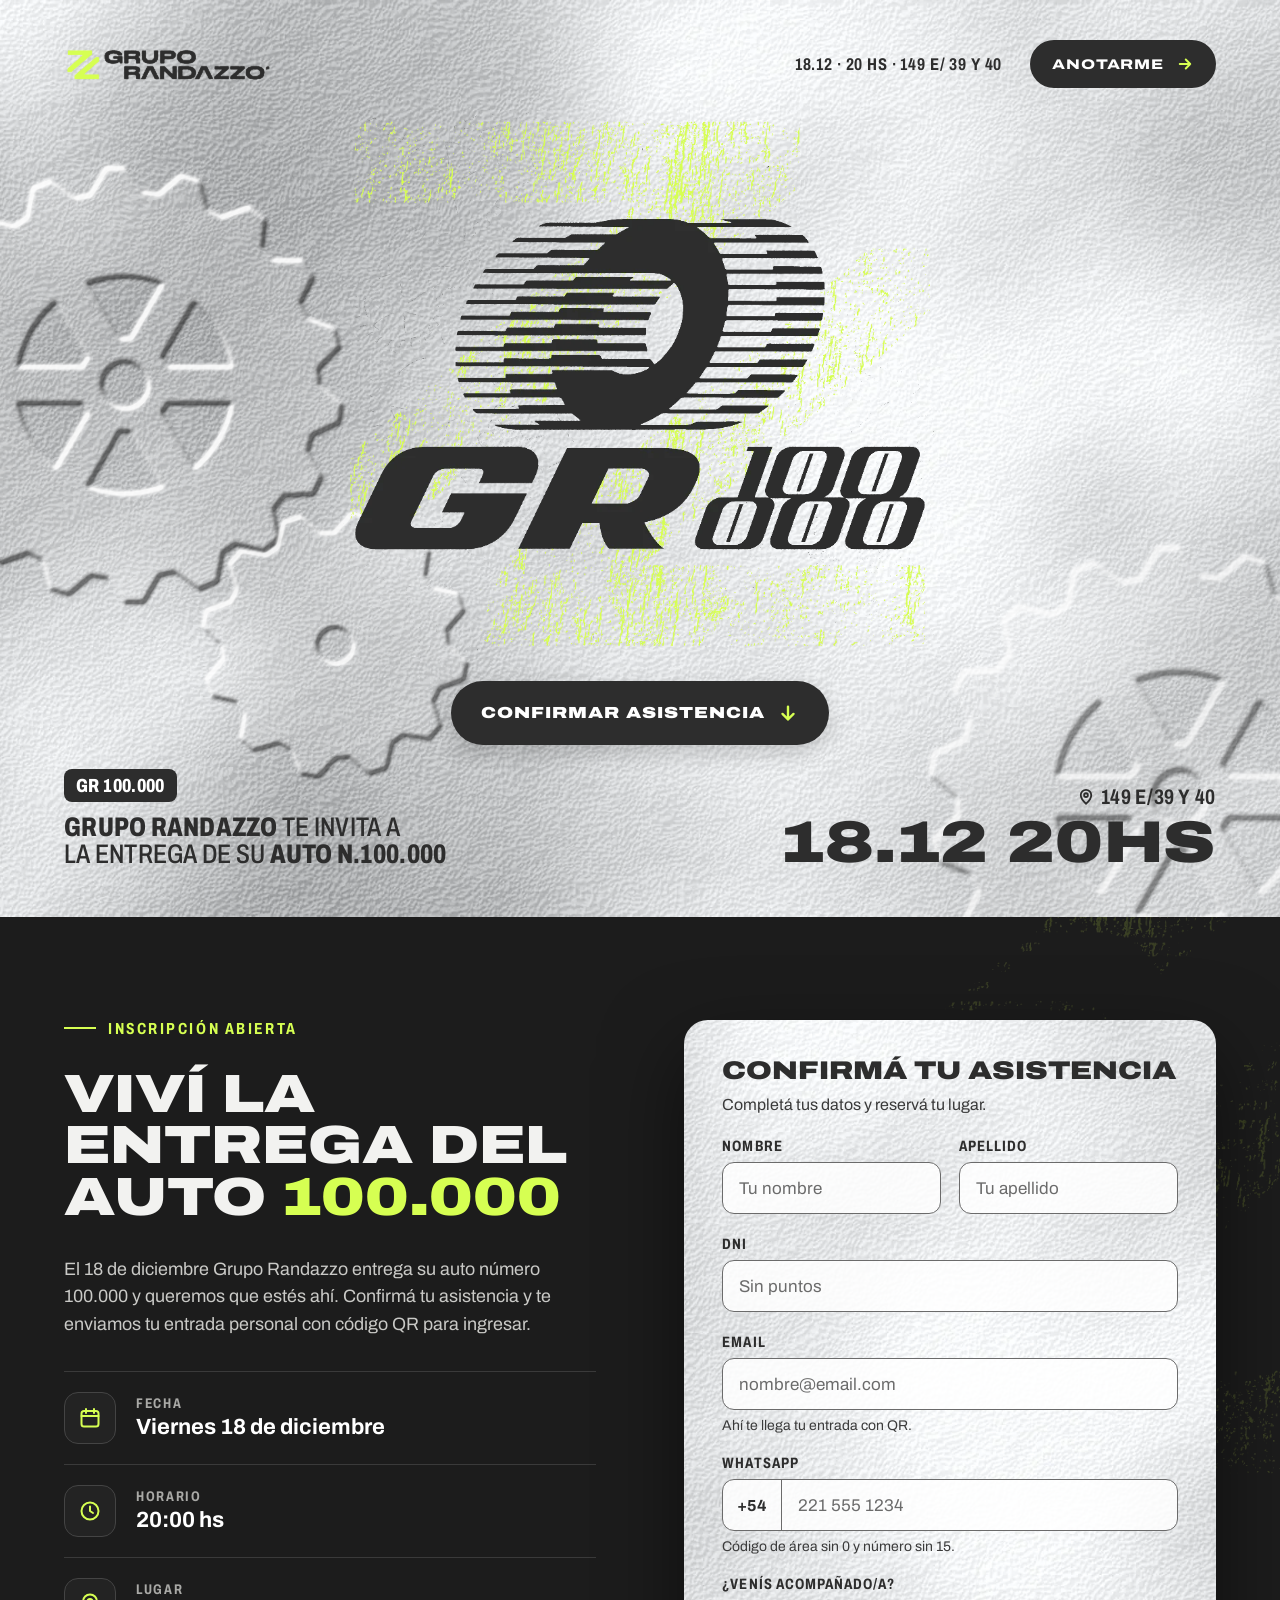
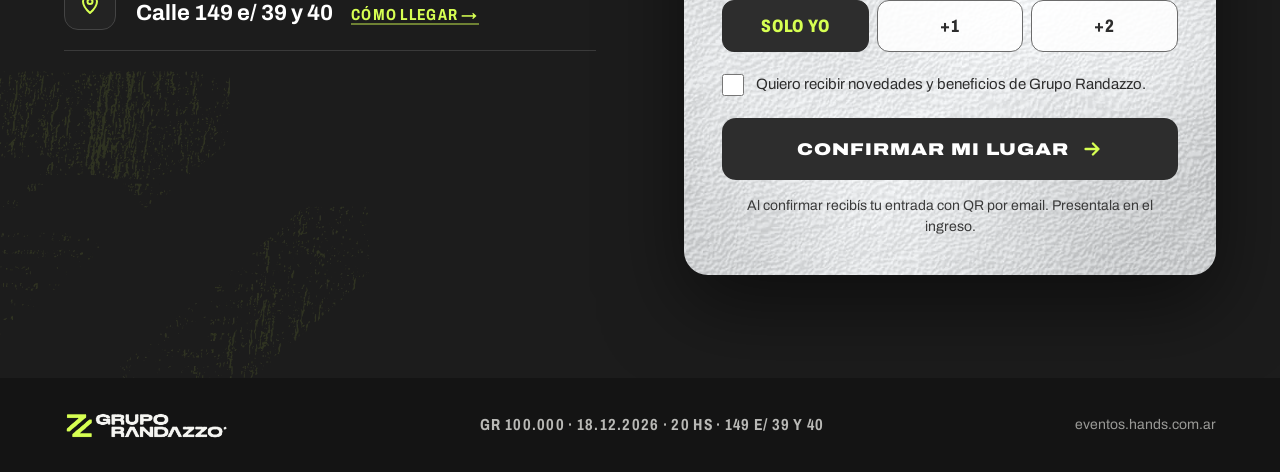
==== index.html @ b0b519c9 "GR 100.000: landing de inscripción + confirmación con entrada QR Sitio estático para la entrega del " ====
<!doctype html>
<html lang="es-AR">
<head>
<meta charset="utf-8">
<meta name="viewport" content="width=device-width, initial-scale=1, viewport-fit=cover">
<title>GR 100.000 · Grupo Randazzo te invita a la entrega de su auto N.º 100.000</title>
<meta name="description" content="Viernes 18 de diciembre, 20 hs · Calle 149 e/ 39 y 40. Confirmá tu asistencia y recibí tu entrada con código QR.">
<meta name="theme-color" content="#1c1c1c">
<meta property="og:type" content="website">
<meta property="og:locale" content="es_AR">
<meta property="og:title" content="GR 100.000 · Grupo Randazzo">
<meta property="og:description" content="Te invitamos a la entrega de nuestro auto N.º 100.000. 18.12 · 20 HS. Confirmá tu asistencia.">
<meta property="og:image" content="https://gr100k-randazzo.vercel.app/assets/img/og-gr100k.jpg">
<meta property="og:image:width" content="1200">
<meta property="og:image:height" content="630">
<meta name="twitter:card" content="summary_large_image">
<link rel="icon" type="image/png" href="/assets/img/favicon.png">
<link rel="apple-touch-icon" href="/assets/img/apple-touch-icon.png">
<link rel="preconnect" href="https://fonts.googleapis.com">
<link rel="preconnect" href="https://fonts.gstatic.com" crossorigin>
<link href="https://fonts.googleapis.com/css2?family=Archivo:ital,wdth,wght@0,62..125,100..900;1,62..125,100..900&amp;display=swap" rel="stylesheet">
<link rel="preload" as="image" href="/assets/img/gr100k-kv.webp">
<link rel="stylesheet" href="/assets/styles.css">
</head>
<body>

<header class="hero foil" aria-label="GR 100.000">
  <img class="decor hero__gear--1" src="/assets/img/gear-a.webp" alt="" aria-hidden="true">
  <img class="decor hero__gear--2" src="/assets/img/gear-b.webp" alt="" aria-hidden="true">
  <img class="decor hero__gear--3" src="/assets/img/gear-a.webp" alt="" aria-hidden="true">

  <div class="hero__top">
    <img class="hero__logo" src="/assets/img/randazzo-logo-dark.png" alt="Grupo Randazzo" width="630" height="114">
    <nav class="hero__nav" aria-label="Principal">
      <p class="hero__meta">18.12 · 20 HS · 149 e/ 39 y 40</p>
      <a class="btn btn--sm" href="#inscripcion">Anotarme
        <svg width="18" height="18" viewBox="0 0 24 24" fill="none" stroke="#d6ff52" stroke-width="2.6" stroke-linecap="round" stroke-linejoin="round" aria-hidden="true"><path d="M5 12h14M13 6l6 6-6 6"/></svg>
      </a>
    </nav>
  </div>

  <div class="hero__kv">
    <img src="/assets/img/gr100k-kv.webp" alt="GR 100.000" width="888" height="800" fetchpriority="high">
    <a class="btn btn--lg hero__cta--desktop" href="#inscripcion">Confirmar asistencia
      <svg width="22" height="22" viewBox="0 0 24 24" fill="none" stroke="#d6ff52" stroke-width="2.6" stroke-linecap="round" stroke-linejoin="round" aria-hidden="true"><path d="M12 5v14M6 13l6 6 6-6"/></svg>
    </a>
  </div>

  <div class="hero__row">
    <div class="hero__invite">
      <span class="chip">GR 100.000</span>
      <h1 class="hero__title"><strong>Grupo Randazzo</strong> te invita a<br>la entrega de su <strong>auto N.100.000</strong></h1>
    </div>
    <div class="hero__cta hero__cta--mobile">
      <a class="btn btn--lg" href="#inscripcion">Confirmar asistencia
        <svg width="22" height="22" viewBox="0 0 24 24" fill="none" stroke="#d6ff52" stroke-width="2.6" stroke-linecap="round" stroke-linejoin="round" aria-hidden="true"><path d="M12 5v14M6 13l6 6 6-6"/></svg>
      </a>
    </div>
    <div class="hero__when">
      <p class="hero__place">
        <svg width="18" height="18" viewBox="0 0 24 24" fill="none" stroke="#2d2d2d" stroke-width="2.4" stroke-linecap="round" stroke-linejoin="round" aria-hidden="true"><path d="M12 21s-7-6.2-7-11.5a7 7 0 0 1 14 0C19 14.8 12 21 12 21z"/><circle cx="12" cy="9.5" r="2.5"/></svg>
        149 e/39 y 40
      </p>
      <p class="hero__date"><time datetime="2026-12-18T20:00-03:00">18.12 20HS</time></p>
    </div>
  </div>
</header>

<main>
  <section id="inscripcion" class="signup" aria-labelledby="insc-titulo">
    <img class="decor signup__grunge--1" src="/assets/img/grunge-lime.webp" alt="" aria-hidden="true" loading="lazy">
    <img class="decor signup__grunge--2" src="/assets/img/grunge-lime.webp" alt="" aria-hidden="true" loading="lazy">

    <div class="signup__grid">
      <div class="signup__info">
        <p class="eyebrow">Inscripción abierta</p>
        <h2 id="insc-titulo" class="signup__title">Viví la entrega del auto <span>100.000</span></h2>
        <p class="signup__lead">El 18 de diciembre Grupo Randazzo entrega su auto número 100.000 y queremos que estés ahí. Confirmá tu asistencia y te enviamos tu entrada personal con código QR para ingresar.</p>

        <dl class="details">
          <div class="details__row">
            <span class="details__icon" aria-hidden="true"><svg width="24" height="24" viewBox="0 0 24 24" fill="none" stroke="#d6ff52" stroke-width="2" stroke-linecap="round" stroke-linejoin="round"><rect x="3.5" y="5" width="17" height="15.5" rx="2.5"/><path d="M3.5 10h17M8 3v4M16 3v4"/></svg></span>
            <div class="details__text"><dt>Fecha</dt><dd>Viernes 18 de diciembre</dd></div>
          </div>
          <div class="details__row">
            <span class="details__icon" aria-hidden="true"><svg width="24" height="24" viewBox="0 0 24 24" fill="none" stroke="#d6ff52" stroke-width="2" stroke-linecap="round" stroke-linejoin="round"><circle cx="12" cy="12" r="8.5"/><path d="M12 7.5V12l3 2"/></svg></span>
            <div class="details__text"><dt>Horario</dt><dd>20:00 hs</dd></div>
          </div>
          <div class="details__row">
            <span class="details__icon" aria-hidden="true"><svg width="24" height="24" viewBox="0 0 24 24" fill="none" stroke="#d6ff52" stroke-width="2" stroke-linecap="round" stroke-linejoin="round"><path d="M12 21s-7-6.2-7-11.5a7 7 0 0 1 14 0C19 14.8 12 21 12 21z"/><circle cx="12" cy="9.5" r="2.5"/></svg></span>
            <div class="details__text"><dt>Lugar</dt><dd>Calle 149 e/ 39 y 40 <a class="lnk" href="https://www.google.com/maps/search/?api=1&amp;query=Calle+149+entre+39+y+40+La+Plata" target="_blank" rel="noopener">Cómo llegar →</a></dd></div>
          </div>
        </dl>
      </div>

      <form id="form-inscripcion" class="form foil-card" aria-labelledby="form-titulo" novalidate>
        <div class="form__head">
          <h3 id="form-titulo" class="form__title">Confirmá tu asistencia</h3>
          <p class="form__sub">Completá tus datos y reservá tu lugar.</p>
        </div>

        <p class="form__alert" id="form-alert" role="alert">Revisá los campos marcados.</p>

        <div class="form__pair">
          <div class="field" data-field="nombre">
            <label class="field__label" for="f-nombre">Nombre</label>
            <input class="field__input" id="f-nombre" name="nombre" type="text" autocomplete="given-name" placeholder="Tu nombre" required aria-describedby="f-nombre-err">
            <p class="field__error" id="f-nombre-err">Ingresá tu nombre.</p>
          </div>
          <div class="field" data-field="apellido">
            <label class="field__label" for="f-apellido">Apellido</label>
            <input class="field__input" id="f-apellido" name="apellido" type="text" autocomplete="family-name" placeholder="Tu apellido" required aria-describedby="f-apellido-err">
            <p class="field__error" id="f-apellido-err">Ingresá tu apellido.</p>
          </div>
        </div>

        <div class="field" data-field="dni">
          <label class="field__label" for="f-dni">DNI</label>
          <input class="field__input" id="f-dni" name="dni" type="text" inputmode="numeric" autocomplete="off" placeholder="Sin puntos" required aria-describedby="f-dni-err">
          <p class="field__error" id="f-dni-err">Ingresá un DNI válido (7 u 8 números).</p>
        </div>

        <div class="field" data-field="email">
          <label class="field__label" for="f-email">Email</label>
          <input class="field__input" id="f-email" name="email" type="email" autocomplete="email" placeholder="nombre@email.com" required aria-describedby="f-email-ayuda f-email-err">
          <p class="field__help" id="f-email-ayuda">Ahí te llega tu entrada con QR.</p>
          <p class="field__error" id="f-email-err">Ingresá un email válido.</p>
        </div>

        <div class="field" data-field="whatsapp">
          <label class="field__label" for="f-wsp">WhatsApp</label>
          <div class="field__group">
            <span class="field__prefix">+54</span>
            <input id="f-wsp" name="whatsapp" type="tel" inputmode="tel" autocomplete="tel-national" placeholder="221 555 1234" required aria-describedby="f-wsp-ayuda f-wsp-err">
          </div>
          <p class="field__help" id="f-wsp-ayuda">Código de área sin 0 y número sin 15.</p>
          <p class="field__error" id="f-wsp-err">Ingresá un número de 10 dígitos (ej: 221 555 1234).</p>
        </div>

        <fieldset class="field">
          <legend>¿Venís acompañado/a?</legend>
          <div class="seg" role="group" aria-label="Cantidad de acompañantes">
            <button type="button" class="seg__btn" data-value="0" aria-pressed="true">Solo yo</button>
            <button type="button" class="seg__btn" data-value="1" aria-pressed="false">+1</button>
            <button type="button" class="seg__btn" data-value="2" aria-pressed="false">+2</button>
          </div>
          <input type="hidden" name="acompanantes" value="0">
        </fieldset>

        <label class="check">
          <input type="checkbox" name="novedades" value="si">
          <span>Quiero recibir novedades y beneficios de Grupo Randazzo.</span>
        </label>

        <button type="submit" class="btn btn--block">Confirmar mi lugar
          <svg width="22" height="22" viewBox="0 0 24 24" fill="none" stroke="#d6ff52" stroke-width="2.6" stroke-linecap="round" stroke-linejoin="round" aria-hidden="true"><path d="M5 12h14M13 6l6 6-6 6"/></svg>
        </button>
        <p class="form__note">Al confirmar recibís tu entrada con QR por email. Presentala en el ingreso.</p>
      </form>
    </div>
  </section>
</main>

<footer class="footer">
  <img src="/assets/img/randazzo-logo-light.png" alt="Grupo Randazzo" width="630" height="114" loading="lazy">
  <p class="footer__meta">GR 100.000 · 18.12.2026 · 20 HS · 149 e/ 39 y 40</p>
  <p class="footer__small">eventos.hands.com.ar</p>
</footer>

<script src="/assets/app.js" defer></script>
</body>
</html>
---- assets/styles.css ----
/* GR 100.000 · Grupo Randazzo — landing de inscripción */
:root {
  --ink: #2d2d2d;
  --ink-hover: #1a1a1a;
  --night: #1c1c1c;
  --night-2: #232323;
  --night-3: #141414;
  --line: #3a3a3a;
  --lime: #d6ff52;
  --lime-soft: #ecffa8;
  --paper: #f2f2f0;
  --muted-dark: #c9c9c6;
  --muted-label: #a9a9a6;
  --muted-light: #3a3a3a;
  --field-border: #6b6b6b;
  --field-bg: rgba(255, 255, 255, .86);
  --error: #b3261e;
  --gutter: clamp(20px, 5vw, 72px);
  --font: 'Archivo', 'Arial Narrow', Arial, sans-serif;
}

*, *::before, *::after { box-sizing: border-box; }
html { scroll-behavior: smooth; }
body { margin: 0; background: var(--night); color: var(--ink); font-family: var(--font); -webkit-font-smoothing: antialiased; }
img { display: block; max-width: 100%; height: auto; }
a { color: var(--lime); }
a:hover { color: var(--lime-soft); }

.sr-only { position: absolute; width: 1px; height: 1px; padding: 0; margin: -1px; overflow: hidden; clip: rect(0, 0, 0, 0); white-space: nowrap; border: 0; }

/* Type helpers */
.cond { font-stretch: 75%; }
.wide { font-stretch: 125%; }

/* Foil surfaces */
.foil { background: #dedede url(img/foil-bg.jpg) center / cover no-repeat; }
.foil-card { background: #ececec url(img/foil-bg.jpg) 72% 38% / 1500px auto no-repeat; }
@supports (background-image: url(img/foil-bg.webp)) {
  .foil { background-image: url(img/foil-bg.webp); }
  .foil-card { background-image: url(img/foil-bg.webp); }
}

.decor { position: absolute; pointer-events: none; user-select: none; }

/* Buttons */
.btn {
  display: inline-flex; align-items: center; justify-content: center; gap: 12px;
  border: 0; border-radius: 999px; background: var(--ink); color: #fff; text-decoration: none;
  font-family: inherit; font-stretch: 125%; font-weight: 900; letter-spacing: .06em; text-transform: uppercase;
  cursor: pointer; transition: transform .15s ease, box-shadow .15s ease, background-color .15s ease;
}
.btn:hover { transform: translateY(-2px); box-shadow: 0 12px 28px rgba(0, 0, 0, .28); background: var(--ink-hover); color: #fff; }
.btn:focus-visible { outline: 3px solid var(--lime); outline-offset: 3px; }
.btn svg { flex: 0 0 auto; }
.btn--sm { min-height: 48px; padding: 0 22px; font-size: 14px; font-weight: 800; }
.btn--lg { min-height: 64px; padding: 0 30px; font-size: 16px; box-shadow: 0 8px 22px rgba(0, 0, 0, .18); }
.btn--block { display: flex; width: 100%; min-height: 62px; border-radius: 14px; font-size: 17px; }
.btn--lime { background: var(--lime); color: var(--ink); }
.btn--lime:hover { background: var(--lime-soft); color: var(--ink); }
.btn--ghost { background: transparent; color: #fff; border: 1.5px solid #5a5a5a; }
.btn--ghost:hover { background: #262626; color: #fff; }

/* ---------- HERO ---------- */
.hero { position: relative; overflow: hidden; min-height: 880px; display: flex; flex-direction: column; }
.hero__gear--1 { left: -110px; top: 150px; width: 470px; opacity: .9; }
.hero__gear--2 { left: 190px; top: 500px; width: 290px; opacity: .85; }
.hero__gear--3 { right: -170px; bottom: -150px; width: 540px; opacity: .7; }

.hero__top { position: relative; display: flex; justify-content: space-between; align-items: center; flex-wrap: wrap; gap: 20px; padding: 40px var(--gutter) 0; }
.hero__logo { height: 38px; width: auto; }
.hero__nav { display: flex; align-items: center; gap: 28px; }
.hero__meta { margin: 0; font-stretch: 75%; font-weight: 700; font-size: 17px; letter-spacing: .05em; text-transform: uppercase; }

.hero__kv { position: relative; flex: 1; display: flex; flex-direction: column; align-items: center; justify-content: center; gap: 28px; padding: 24px var(--gutter) 24px; }
.hero__kv img { width: min(600px, 100%); }
.hero__cta--mobile { display: none !important; }

.hero__row { position: relative; display: flex; flex-wrap: wrap; justify-content: space-between; align-items: flex-end; gap: 24px 40px; padding: 0 var(--gutter) 48px; }
.hero__invite { display: flex; flex-direction: column; align-items: flex-start; gap: 12px; flex: 1 1 320px; min-width: 0; }
.chip { display: inline-block; background: var(--ink); color: #fff; border-radius: 8px; padding: 6px 12px; font-stretch: 75%; font-weight: 800; font-size: 19px; letter-spacing: .02em; }
.hero__title { margin: 0; font-stretch: 75%; font-weight: 500; font-size: clamp(22px, 2.1vw, 30px); line-height: 1.04; letter-spacing: .01em; text-transform: uppercase; }
.hero__title strong { font-weight: 800; }
.hero__cta { display: flex; justify-content: center; flex: 0 0 auto; }
.hero__when { display: flex; flex-direction: column; align-items: flex-end; gap: 8px; flex: 0 1 auto; min-width: 0; margin-left: auto; }
.hero__place { margin: 0; display: flex; align-items: center; gap: 6px; font-stretch: 75%; font-weight: 700; font-size: 21px; letter-spacing: .03em; text-transform: uppercase; }
.hero__date { margin: 0; font-stretch: 125%; font-weight: 900; font-size: clamp(40px, 4.6vw, 72px); line-height: .9; letter-spacing: .01em; white-space: nowrap; }

/* ---------- REGISTRATION ---------- */
.signup { position: relative; overflow: hidden; background: var(--night); color: var(--paper); padding: clamp(56px, 8vw, 120px) var(--gutter); scroll-margin-top: 0; }
.signup__grunge--1 { right: -160px; top: -120px; width: 760px; opacity: .16; }
.signup__grunge--2 { left: -260px; bottom: -260px; width: 640px; opacity: .1; }
.signup__grid { position: relative; max-width: 1240px; margin: 0 auto; display: grid; grid-template-columns: repeat(auto-fit, minmax(min(460px, 100%), 1fr)); gap: 56px 88px; align-items: start; }
.signup__info { display: flex; flex-direction: column; gap: 32px; min-width: 0; }
.eyebrow { margin: 0; display: flex; align-items: center; gap: 12px; color: var(--lime); font-stretch: 75%; font-weight: 700; font-size: 16px; letter-spacing: .16em; text-transform: uppercase; }
.eyebrow::before { content: ""; display: block; width: 32px; height: 2px; background: var(--lime); }
.signup__title { margin: 0; font-stretch: 125%; font-weight: 900; font-size: clamp(32px, 4.2vw, 60px); line-height: .96; text-transform: uppercase; text-wrap: balance; }
.signup__title span { color: var(--lime); }
.signup__lead { margin: 0; max-width: 34em; font-size: clamp(17px, 1.4vw, 19px); line-height: 1.55; color: var(--muted-dark); text-wrap: pretty; }

.details { margin: 0; display: flex; flex-direction: column; border-top: 1px solid var(--line); }
.details__row { display: flex; align-items: center; gap: 20px; padding: 20px 0; border-bottom: 1px solid var(--line); }
.details__icon { flex: 0 0 auto; display: flex; align-items: center; justify-content: center; width: 52px; height: 52px; border-radius: 14px; border: 1px solid #444; background: var(--night-2); }
.details__text { display: flex; flex-direction: column; gap: 4px; flex: 1; min-width: 0; }
.details dt { font-stretch: 75%; font-weight: 700; font-size: 14px; letter-spacing: .12em; text-transform: uppercase; color: var(--muted-label); }
.details dd { margin: 0; display: flex; flex-wrap: wrap; align-items: baseline; gap: 6px 18px; font-weight: 700; font-size: 22px; color: #fff; }
.lnk { font-stretch: 75%; font-size: 16px; letter-spacing: .08em; text-transform: uppercase; text-decoration: none; border-bottom: 2px solid rgba(214, 255, 82, .45); }
.lnk:hover { border-bottom-color: var(--lime); }
.lnk:focus-visible { outline: 3px solid var(--lime); outline-offset: 3px; }

/* Form card */
.form { position: relative; display: flex; flex-direction: column; gap: 22px; padding: clamp(24px, 3vw, 44px); border-radius: 24px; color: var(--ink); box-shadow: 0 30px 80px rgba(0, 0, 0, .5); }
.form__head { display: flex; flex-direction: column; gap: 8px; }
.form__title { margin: 0; font-stretch: 125%; font-weight: 900; font-size: clamp(23px, 2vw, 28px); line-height: 1.05; text-transform: uppercase; }
.form__sub { margin: 0; font-size: 16px; line-height: 1.45; color: var(--muted-light); }
.form__pair { display: grid; grid-template-columns: repeat(auto-fit, minmax(min(200px, 100%), 1fr)); gap: 18px 18px; }

.field { display: flex; flex-direction: column; gap: 8px; min-width: 0; }
.field__label, .field legend { font-stretch: 75%; font-weight: 700; font-size: 15px; letter-spacing: .07em; text-transform: uppercase; color: var(--ink); }
.field__input, .field__group {
  width: 100%; height: 52px; border-radius: 12px; border: 1.5px solid var(--field-border); background: var(--field-bg);
  font-family: inherit; font-size: 17px; color: var(--ink); transition: box-shadow .15s ease, border-color .15s ease;
}
.field__input { padding: 0 16px; outline: none; }
.field__input::placeholder, .field__group input::placeholder { color: var(--field-border); }
.field__input:focus, .field__group:focus-within { border-color: var(--ink); box-shadow: 0 0 0 2px var(--ink), 0 0 0 5px var(--lime); }
.field__group { display: flex; align-items: stretch; overflow: hidden; }
.field__prefix { display: flex; align-items: center; padding: 0 14px; border-right: 1.5px solid var(--field-border); font-weight: 700; font-size: 16px; }
.field__group input { flex: 1; min-width: 0; border: 0; background: transparent; padding: 0 16px; font: inherit; color: inherit; outline: none; }
.field__help { margin: 0; font-size: 14px; color: var(--muted-light); }
.field__error { margin: 0; font-size: 14px; font-weight: 700; color: var(--error); display: none; }
.field.is-invalid .field__input, .field.is-invalid .field__group { border-color: var(--error); }
.field.is-invalid .field__error { display: block; }

fieldset.field { margin: 0; padding: 0; border: 0; }
fieldset.field legend { padding: 0; margin-bottom: 8px; }
.seg { display: flex; gap: 8px; }
.seg__btn {
  flex: 1 1 0; min-width: 0; min-height: 52px; border-radius: 12px; border: 1.5px solid var(--field-border); background: var(--field-bg); color: var(--ink);
  font-family: inherit; font-stretch: 75%; font-weight: 800; font-size: 18px; letter-spacing: .04em; text-transform: uppercase; cursor: pointer;
  transition: background-color .15s ease, color .15s ease;
}
.seg__btn[aria-pressed="true"] { background: var(--ink); color: var(--lime); border-color: var(--ink); }
.seg__btn:focus-visible { outline: none; box-shadow: 0 0 0 2px var(--ink), 0 0 0 5px var(--lime); }

.check { display: flex; align-items: flex-start; gap: 12px; font-size: 15px; line-height: 1.4; cursor: pointer; }
.check input { flex: 0 0 auto; width: 22px; height: 22px; margin: 0; accent-color: var(--ink); }

.form__note { margin: -6px 0 0; font-size: 14px; line-height: 1.45; text-align: center; color: var(--muted-light); }
.form__alert { margin: 0; padding: 12px 14px; border-radius: 12px; background: rgba(179, 38, 30, .1); border: 1.5px solid var(--error); color: var(--error); font-weight: 700; font-size: 15px; display: none; }
.form__alert.is-visible { display: block; }

/* ---------- FOOTER ---------- */
.footer { background: var(--night-3); color: #b9b9b6; padding: 32px var(--gutter); display: flex; flex-wrap: wrap; justify-content: space-between; align-items: center; gap: 20px 40px; }
.footer img { height: 30px; width: auto; }
.footer p { margin: 0; }
.footer__meta { font-stretch: 75%; font-weight: 700; font-size: 16px; letter-spacing: .08em; text-transform: uppercase; }
.footer__small { font-size: 14px; color: #9a9a97; }

/* ---------- CONFIRMATION ---------- */
.thanks { position: relative; overflow: hidden; min-height: 100vh; min-height: 100svh; background: var(--night); color: var(--paper); padding: 24px 20px 48px; }
.thanks__grunge { right: -230px; top: -60px; width: 560px; opacity: .14; }
.thanks__wrap { position: relative; max-width: 440px; margin: 0 auto; display: flex; flex-direction: column; gap: 28px; }
.thanks__top { display: flex; justify-content: space-between; align-items: center; gap: 12px; }
.thanks__top img { height: 28px; width: auto; }
.back { display: inline-flex; align-items: center; gap: 6px; min-height: 44px; padding: 0 4px; text-decoration: none; font-stretch: 75%; font-weight: 700; font-size: 15px; letter-spacing: .08em; text-transform: uppercase; }
.back:focus-visible { outline: 3px solid var(--lime); outline-offset: 3px; }
.thanks__hello { display: flex; flex-direction: column; align-items: flex-start; gap: 14px; }
.thanks__check { display: flex; align-items: center; justify-content: center; width: 56px; height: 56px; border-radius: 999px; background: var(--lime); }
.thanks__title { margin: 0; font-stretch: 125%; font-weight: 900; font-size: 28px; line-height: 1; text-transform: uppercase; }
.thanks__title span { color: var(--lime); }
.thanks__lead { margin: 0; font-size: 16px; line-height: 1.5; color: var(--muted-dark); }
.thanks__lead strong { color: #fff; font-weight: 700; overflow-wrap: anywhere; }

.ticket { position: relative; border-radius: 22px; color: var(--ink); box-shadow: 0 24px 60px rgba(0, 0, 0, .5); }
.ticket__top { display: flex; flex-direction: column; gap: 16px; padding: 22px 22px 24px; }
.ticket__brand { display: flex; justify-content: space-between; align-items: center; gap: 12px; }
.ticket__brand img { width: 116px; }
.ticket__brand .chip { font-size: 14px; letter-spacing: .06em; text-transform: uppercase; padding: 5px 10px; border-radius: 7px; }
.ticket__name { margin: 0; font-stretch: 125%; font-weight: 900; font-size: 22px; line-height: 1.05; text-transform: uppercase; overflow-wrap: anywhere; }
.ticket__data { margin: 0; display: grid; grid-template-columns: repeat(2, minmax(0, 1fr)); gap: 12px; }
.ticket__data div, .ticket__strip div { display: flex; flex-direction: column; gap: 2px; }
.ticket__data dt, .ticket__strip dt { font-stretch: 75%; font-weight: 700; font-size: 13px; letter-spacing: .1em; text-transform: uppercase; color: var(--muted-light); }
.ticket__data dd { margin: 0; font-weight: 700; font-size: 18px; }
.ticket__cut { position: relative; height: 0; border-top: 2px dashed rgba(45, 45, 45, .45); margin: 0 22px; }
.ticket__cut::before, .ticket__cut::after { content: ""; position: absolute; top: -15px; width: 28px; height: 28px; border-radius: 999px; background: var(--night); }
.ticket__cut::before { left: -36px; }
.ticket__cut::after { right: -36px; }
.ticket__bottom { display: flex; flex-direction: column; align-items: center; gap: 12px; padding: 24px 22px 22px; }
.ticket__qr { background: #fff; border-radius: 16px; padding: 14px; }
.ticket__qr img, .ticket__qr svg { display: block; width: 196px; height: 196px; }
.ticket__code { margin: 0; font-stretch: 75%; font-weight: 700; font-size: 16px; letter-spacing: .14em; text-transform: uppercase; }
.ticket__strip { margin: 6px 0 0; align-self: stretch; display: grid; grid-template-columns: repeat(3, minmax(0, 1fr)); gap: 8px; padding-top: 16px; border-top: 1px solid rgba(45, 45, 45, .25); }
.ticket__strip dt { font-size: 12px; }
.ticket__strip dd { margin: 0; font-stretch: 125%; font-weight: 900; font-size: 17px; }
.ticket__strip dd.cond { font-stretch: 75%; font-weight: 800; font-size: 16px; text-transform: uppercase; line-height: 1.1; }
.thanks__actions { display: flex; flex-direction: column; gap: 12px; }
.thanks__actions .btn { min-height: 56px; border-radius: 14px; font-size: 15px; }
.thanks__foot { margin: 0; font-size: 14px; line-height: 1.5; text-align: center; color: var(--muted-label); }
.demo-flag { margin: 0; font-size: 12px; text-align: center; color: #8d8d8a; }

/* ---------- RESPONSIVE ---------- */
@media (max-width: 760px) {
  .hero { min-height: 0; padding-bottom: 32px; }
  .hero__top { padding-top: 24px; gap: 12px; flex-wrap: nowrap; }
  .hero__logo { height: 30px; }
  .hero__meta { display: none; }
  .btn--sm { min-height: 44px; padding: 0 16px; font-size: 12px; }
  .hero__kv { padding: 36px var(--gutter) 28px; }
  .hero__kv img { width: min(420px, 100%); }
  .hero__cta--desktop { display: none !important; }
  .hero__cta--mobile { display: flex !important; }
  .hero__row { flex-direction: column; align-items: stretch; gap: 24px; padding-bottom: 0; }
  .hero__invite { flex: 0 0 auto; }
  .hero__when { align-items: flex-start; margin-left: 0; }
  .hero__cta { order: 3; }
  .hero__cta .btn { width: 100%; min-height: 60px; font-size: 15px; }
  .chip { font-size: 17px; padding: 5px 10px; border-radius: 7px; }
  .hero__title { font-size: clamp(19px, 5.9vw, 23px); }
  .hero__place { font-size: 19px; }
  .hero__date { font-size: clamp(34px, 11vw, 44px); }
  .hero__gear--1 { left: -120px; top: 90px; width: 300px; opacity: .85; }
  .hero__gear--2 { left: -40px; top: 330px; width: 190px; }
  .hero__gear--3 { right: -150px; top: 470px; bottom: auto; width: 300px; opacity: .6; }
  .signup__info { gap: 24px; }
  .details__row { gap: 16px; padding: 16px 0; }
  .details__icon { width: 46px; height: 46px; border-radius: 12px; }
  .details dd { font-size: 19px; }
  .form { padding: 24px 20px; border-radius: 22px; gap: 20px; }
  .footer { flex-direction: column; align-items: flex-start; gap: 16px; padding-bottom: 40px; }
  .footer img { height: 28px; }
  .footer__meta { font-size: 15px; }
}

@media (max-width: 380px) {
  .hero__logo { height: 24px; }
  .btn--sm { padding: 0 14px; font-size: 11px; }
  .btn--sm svg { display: none; }
}

@media (prefers-reduced-motion: reduce) {
  html { scroll-behavior: auto; }
  .btn, .seg__btn, .field__input { transition: none; }
  .btn:hover { transform: none; }
}
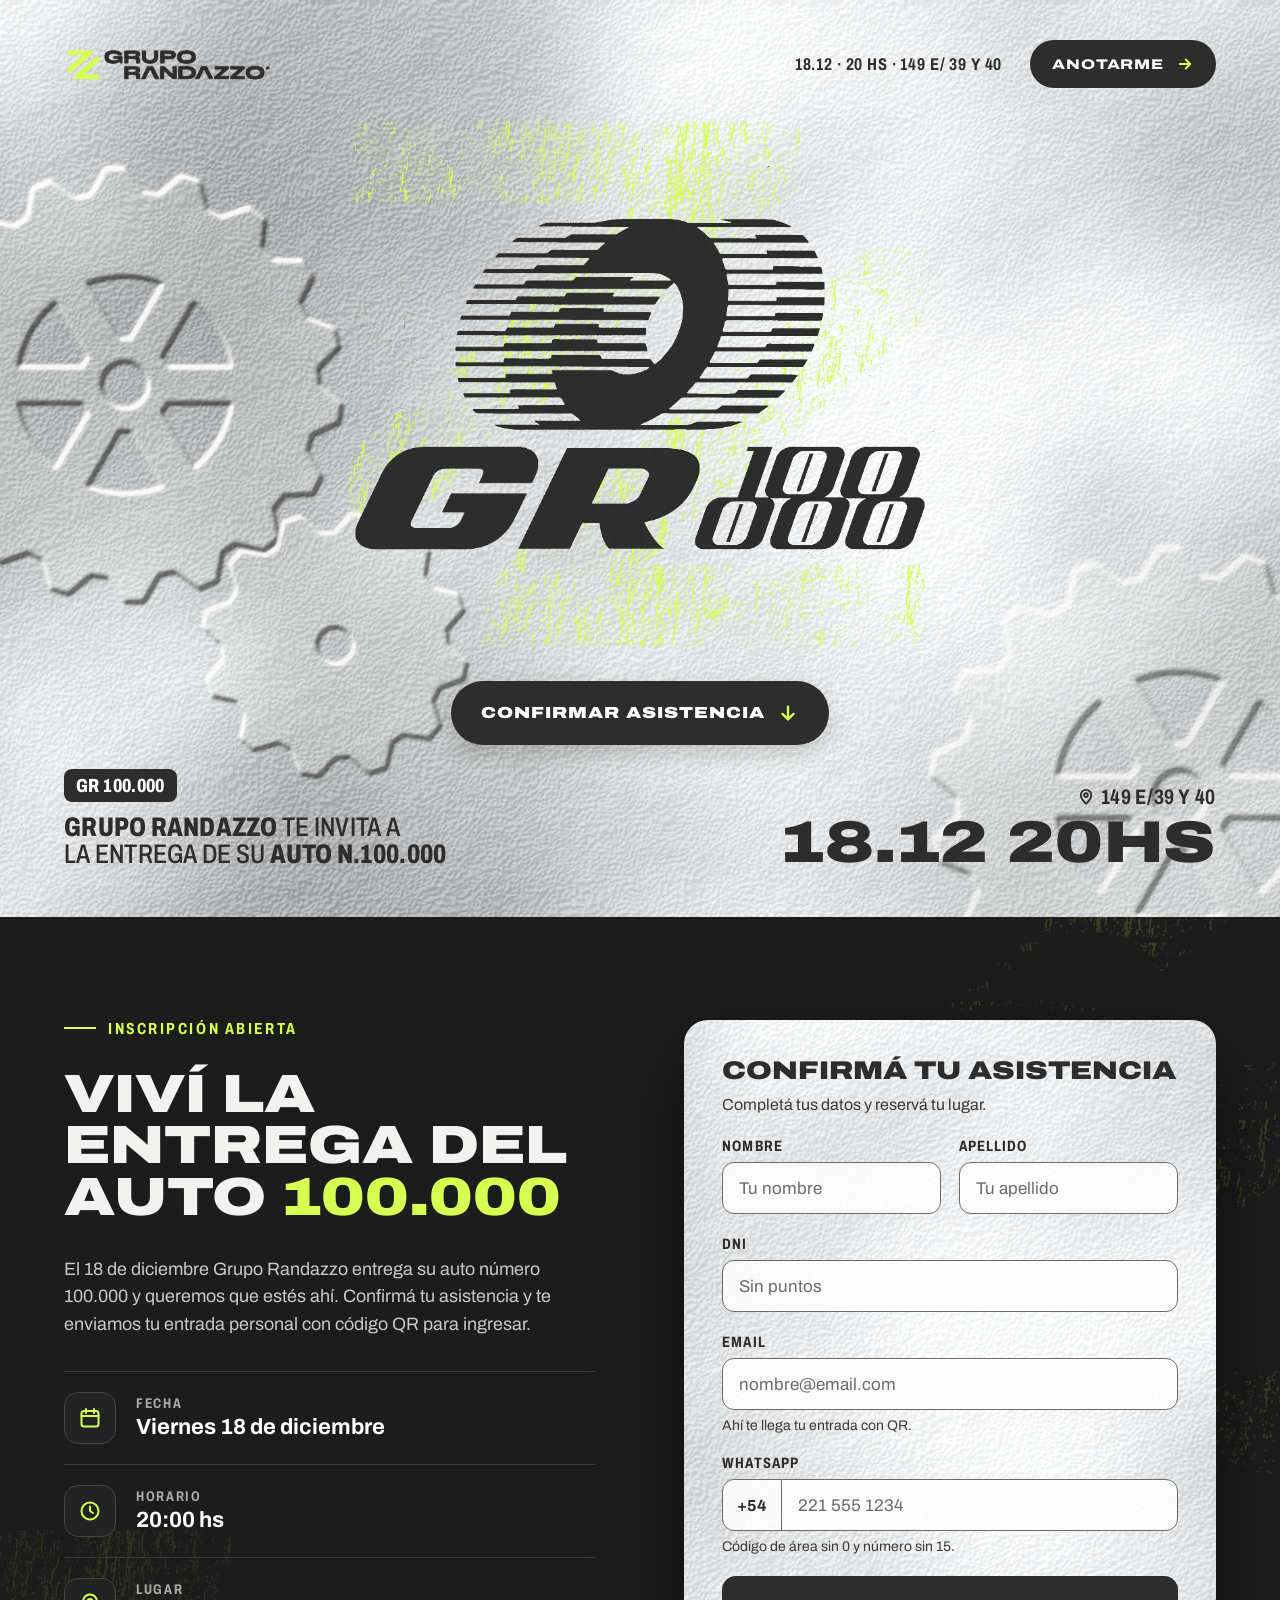
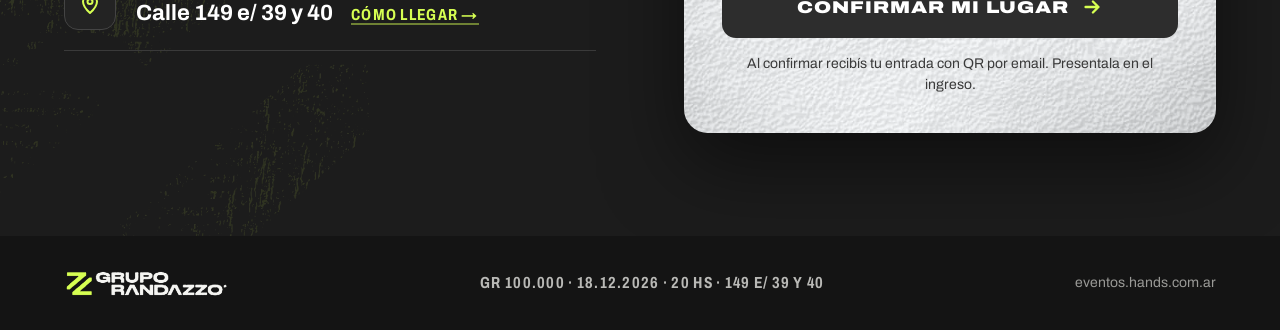
==== commit 67f9e932: "Quita selector de acompañantes y casilla de novedades del formulario También saca 'Acompañantes' de " ====
--- a/index.html
+++ b/index.html
@@ -10,7 +10,7 @@
 <meta property="og:locale" content="es_AR">
 <meta property="og:title" content="GR 100.000 · Grupo Randazzo">
 <meta property="og:description" content="Te invitamos a la entrega de nuestro auto N.º 100.000. 18.12 · 20 HS. Confirmá tu asistencia.">
-<meta property="og:image" content="https://gr100k-randazzo.vercel.app/assets/img/og-gr100k.jpg">
+<meta property="og:image" content="https://randazo.vercel.app/assets/img/og-gr100k.jpg">
 <meta property="og:image:width" content="1200">
 <meta property="og:image:height" content="630">
 <meta name="twitter:card" content="summary_large_image">
@@ -137,21 +137,6 @@
           <p class="field__error" id="f-wsp-err">Ingresá un número de 10 dígitos (ej: 221 555 1234).</p>
         </div>
 
-        <fieldset class="field">
-          <legend>¿Venís acompañado/a?</legend>
-          <div class="seg" role="group" aria-label="Cantidad de acompañantes">
-            <button type="button" class="seg__btn" data-value="0" aria-pressed="true">Solo yo</button>
-            <button type="button" class="seg__btn" data-value="1" aria-pressed="false">+1</button>
-            <button type="button" class="seg__btn" data-value="2" aria-pressed="false">+2</button>
-          </div>
-          <input type="hidden" name="acompanantes" value="0">
-        </fieldset>
-
-        <label class="check">
-          <input type="checkbox" name="novedades" value="si">
-          <span>Quiero recibir novedades y beneficios de Grupo Randazzo.</span>
-        </label>
-
         <button type="submit" class="btn btn--block">Confirmar mi lugar
           <svg width="22" height="22" viewBox="0 0 24 24" fill="none" stroke="#d6ff52" stroke-width="2.6" stroke-linecap="round" stroke-linejoin="round" aria-hidden="true"><path d="M5 12h14M13 6l6 6-6 6"/></svg>
         </button>
--- a/assets/styles.css
+++ b/assets/styles.css
@@ -130,20 +130,6 @@
 .field__error { margin: 0; font-size: 14px; font-weight: 700; color: var(--error); display: none; }
 .field.is-invalid .field__input, .field.is-invalid .field__group { border-color: var(--error); }
 .field.is-invalid .field__error { display: block; }
-
-fieldset.field { margin: 0; padding: 0; border: 0; }
-fieldset.field legend { padding: 0; margin-bottom: 8px; }
-.seg { display: flex; gap: 8px; }
-.seg__btn {
-  flex: 1 1 0; min-width: 0; min-height: 52px; border-radius: 12px; border: 1.5px solid var(--field-border); background: var(--field-bg); color: var(--ink);
-  font-family: inherit; font-stretch: 75%; font-weight: 800; font-size: 18px; letter-spacing: .04em; text-transform: uppercase; cursor: pointer;
-  transition: background-color .15s ease, color .15s ease;
-}
-.seg__btn[aria-pressed="true"] { background: var(--ink); color: var(--lime); border-color: var(--ink); }
-.seg__btn:focus-visible { outline: none; box-shadow: 0 0 0 2px var(--ink), 0 0 0 5px var(--lime); }
-
-.check { display: flex; align-items: flex-start; gap: 12px; font-size: 15px; line-height: 1.4; cursor: pointer; }
-.check input { flex: 0 0 auto; width: 22px; height: 22px; margin: 0; accent-color: var(--ink); }
 
 .form__note { margin: -6px 0 0; font-size: 14px; line-height: 1.45; text-align: center; color: var(--muted-light); }
 .form__alert { margin: 0; padding: 12px 14px; border-radius: 12px; background: rgba(179, 38, 30, .1); border: 1.5px solid var(--error); color: var(--error); font-weight: 700; font-size: 15px; display: none; }
@@ -239,6 +225,6 @@
 
 @media (prefers-reduced-motion: reduce) {
   html { scroll-behavior: auto; }
-  .btn, .seg__btn, .field__input { transition: none; }
+  .btn, .field__input { transition: none; }
   .btn:hover { transform: none; }
 }
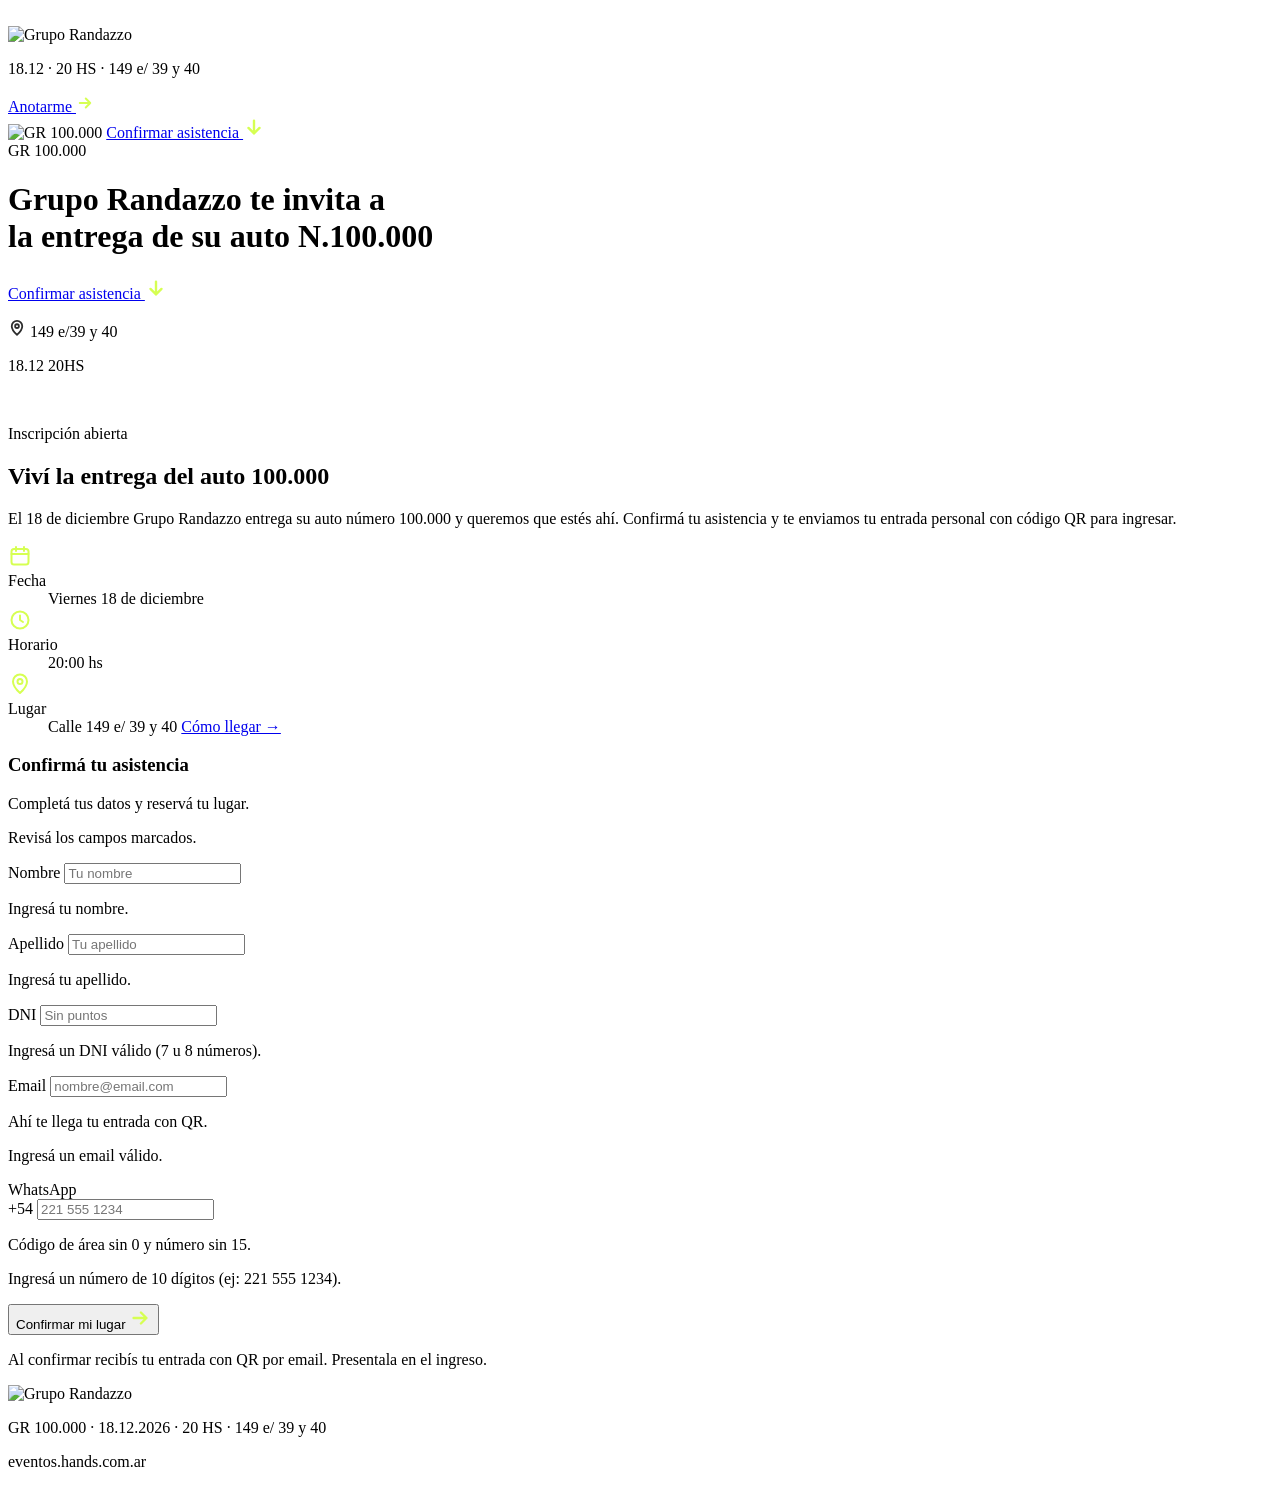
==== commit 98652824: "Landing servida bajo /e/randazzo (para eventos.hands.com.ar/e/randazzo) Rutas de assets y de /gracia" ====
--- a/index.html
+++ b/index.html
@@ -10,27 +10,29 @@
 <meta property="og:locale" content="es_AR">
 <meta property="og:title" content="GR 100.000 · Grupo Randazzo">
 <meta property="og:description" content="Te invitamos a la entrega de nuestro auto N.º 100.000. 18.12 · 20 HS. Confirmá tu asistencia.">
-<meta property="og:image" content="https://randazo.vercel.app/assets/img/og-gr100k.jpg">
+<meta property="og:url" content="https://eventos.hands.com.ar/e/randazzo">
+<meta property="og:image" content="https://eventos.hands.com.ar/e/randazzo/assets/img/og-gr100k.jpg">
 <meta property="og:image:width" content="1200">
 <meta property="og:image:height" content="630">
 <meta name="twitter:card" content="summary_large_image">
-<link rel="icon" type="image/png" href="/assets/img/favicon.png">
-<link rel="apple-touch-icon" href="/assets/img/apple-touch-icon.png">
+<link rel="canonical" href="https://eventos.hands.com.ar/e/randazzo">
+<link rel="icon" type="image/png" href="/e/randazzo/assets/img/favicon.png">
+<link rel="apple-touch-icon" href="/e/randazzo/assets/img/apple-touch-icon.png">
 <link rel="preconnect" href="https://fonts.googleapis.com">
 <link rel="preconnect" href="https://fonts.gstatic.com" crossorigin>
 <link href="https://fonts.googleapis.com/css2?family=Archivo:ital,wdth,wght@0,62..125,100..900;1,62..125,100..900&amp;display=swap" rel="stylesheet">
-<link rel="preload" as="image" href="/assets/img/gr100k-kv.webp">
-<link rel="stylesheet" href="/assets/styles.css">
+<link rel="preload" as="image" href="/e/randazzo/assets/img/gr100k-kv.webp">
+<link rel="stylesheet" href="/e/randazzo/assets/styles.css">
 </head>
 <body>
 
 <header class="hero foil" aria-label="GR 100.000">
-  <img class="decor hero__gear--1" src="/assets/img/gear-a.webp" alt="" aria-hidden="true">
-  <img class="decor hero__gear--2" src="/assets/img/gear-b.webp" alt="" aria-hidden="true">
-  <img class="decor hero__gear--3" src="/assets/img/gear-a.webp" alt="" aria-hidden="true">
+  <img class="decor hero__gear--1" src="/e/randazzo/assets/img/gear-a.webp" alt="" aria-hidden="true">
+  <img class="decor hero__gear--2" src="/e/randazzo/assets/img/gear-b.webp" alt="" aria-hidden="true">
+  <img class="decor hero__gear--3" src="/e/randazzo/assets/img/gear-a.webp" alt="" aria-hidden="true">
 
   <div class="hero__top">
-    <img class="hero__logo" src="/assets/img/randazzo-logo-dark.png" alt="Grupo Randazzo" width="630" height="114">
+    <img class="hero__logo" src="/e/randazzo/assets/img/randazzo-logo-dark.png" alt="Grupo Randazzo" width="630" height="114">
     <nav class="hero__nav" aria-label="Principal">
       <p class="hero__meta">18.12 · 20 HS · 149 e/ 39 y 40</p>
       <a class="btn btn--sm" href="#inscripcion">Anotarme
@@ -40,7 +42,7 @@
   </div>
 
   <div class="hero__kv">
-    <img src="/assets/img/gr100k-kv.webp" alt="GR 100.000" width="888" height="800" fetchpriority="high">
+    <img src="/e/randazzo/assets/img/gr100k-kv.webp" alt="GR 100.000" width="888" height="800" fetchpriority="high">
     <a class="btn btn--lg hero__cta--desktop" href="#inscripcion">Confirmar asistencia
       <svg width="22" height="22" viewBox="0 0 24 24" fill="none" stroke="#d6ff52" stroke-width="2.6" stroke-linecap="round" stroke-linejoin="round" aria-hidden="true"><path d="M12 5v14M6 13l6 6 6-6"/></svg>
     </a>
@@ -68,8 +70,8 @@
 
 <main>
   <section id="inscripcion" class="signup" aria-labelledby="insc-titulo">
-    <img class="decor signup__grunge--1" src="/assets/img/grunge-lime.webp" alt="" aria-hidden="true" loading="lazy">
-    <img class="decor signup__grunge--2" src="/assets/img/grunge-lime.webp" alt="" aria-hidden="true" loading="lazy">
+    <img class="decor signup__grunge--1" src="/e/randazzo/assets/img/grunge-lime.webp" alt="" aria-hidden="true" loading="lazy">
+    <img class="decor signup__grunge--2" src="/e/randazzo/assets/img/grunge-lime.webp" alt="" aria-hidden="true" loading="lazy">
 
     <div class="signup__grid">
       <div class="signup__info">
@@ -147,11 +149,11 @@
 </main>
 
 <footer class="footer">
-  <img src="/assets/img/randazzo-logo-light.png" alt="Grupo Randazzo" width="630" height="114" loading="lazy">
+  <img src="/e/randazzo/assets/img/randazzo-logo-light.png" alt="Grupo Randazzo" width="630" height="114" loading="lazy">
   <p class="footer__meta">GR 100.000 · 18.12.2026 · 20 HS · 149 e/ 39 y 40</p>
   <p class="footer__small">eventos.hands.com.ar</p>
 </footer>
 
-<script src="/assets/app.js" defer></script>
+<script src="/e/randazzo/assets/app.js" defer></script>
 </body>
 </html>
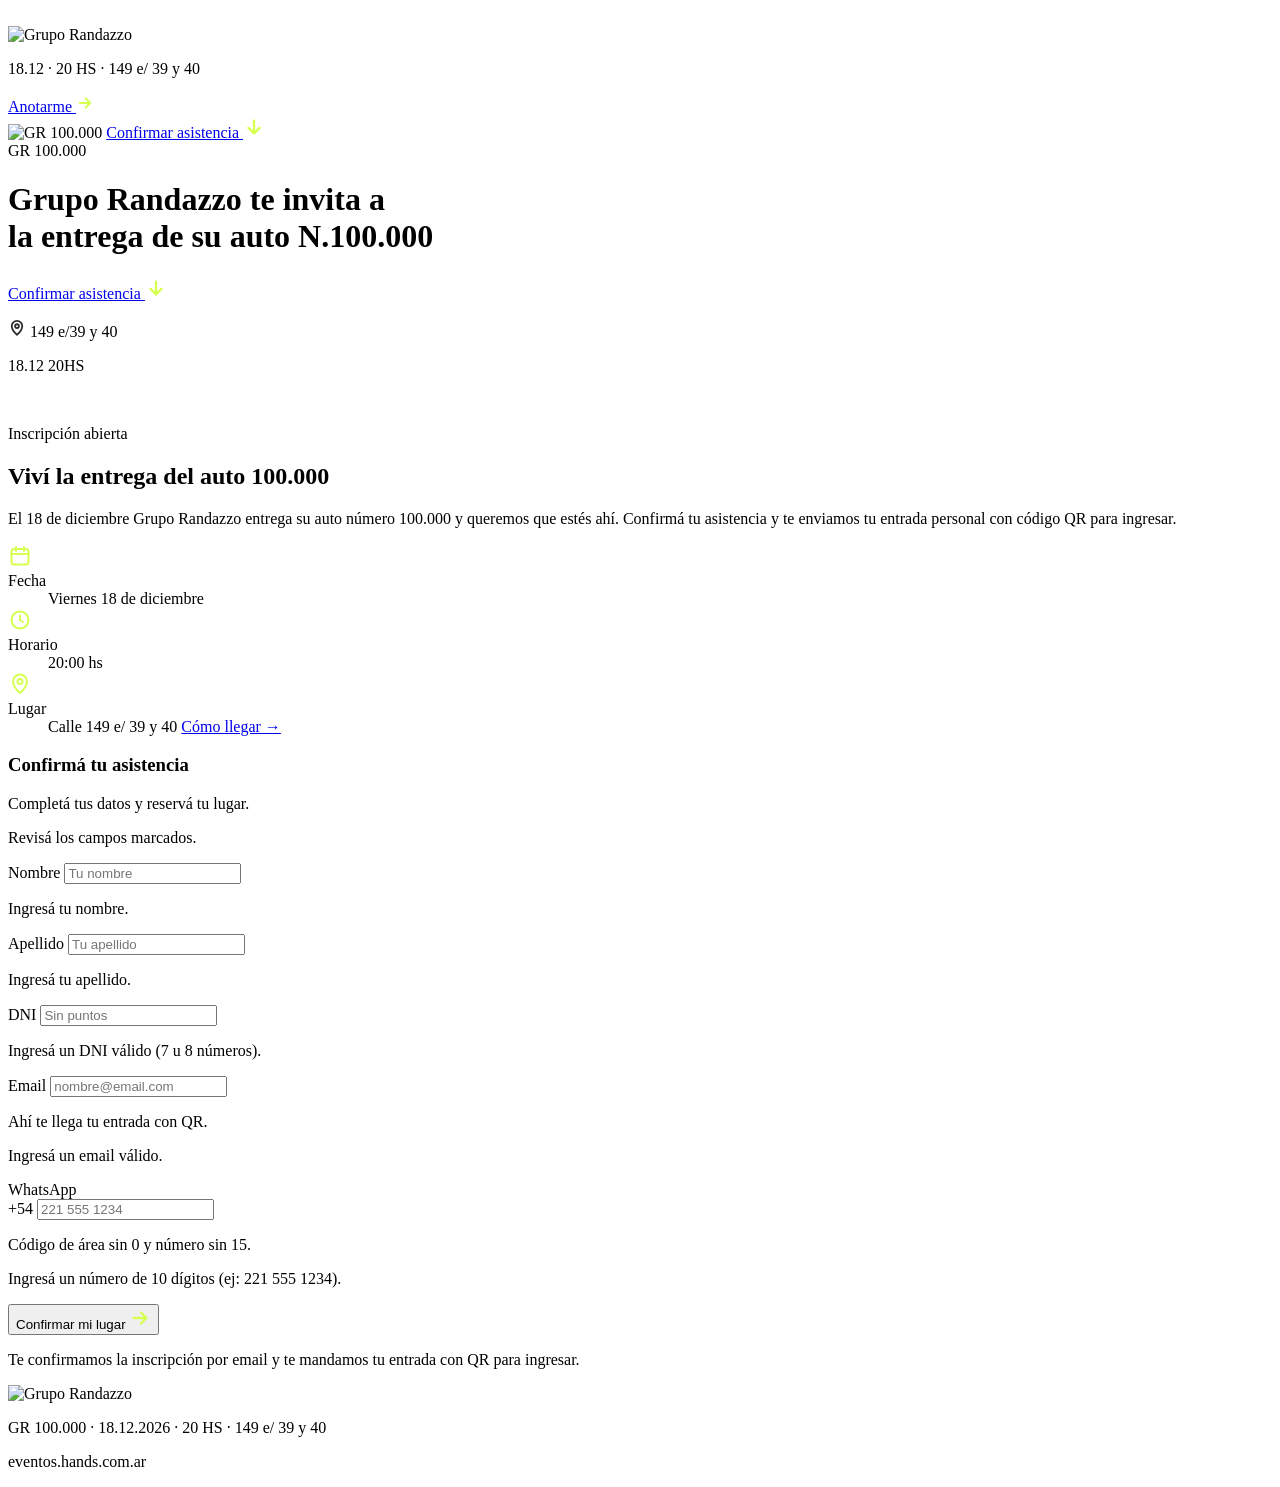
==== commit 8dbb3f3a: "Textos de confirmación compatibles con el envío manual de entradas La landing y /gracias ya no dicen" ====
--- a/index.html
+++ b/index.html
@@ -142,7 +142,7 @@
         <button type="submit" class="btn btn--block">Confirmar mi lugar
           <svg width="22" height="22" viewBox="0 0 24 24" fill="none" stroke="#d6ff52" stroke-width="2.6" stroke-linecap="round" stroke-linejoin="round" aria-hidden="true"><path d="M5 12h14M13 6l6 6-6 6"/></svg>
         </button>
-        <p class="form__note">Al confirmar recibís tu entrada con QR por email. Presentala en el ingreso.</p>
+        <p class="form__note">Te confirmamos la inscripción por email y te mandamos tu entrada con QR para ingresar.</p>
       </form>
     </div>
   </section>
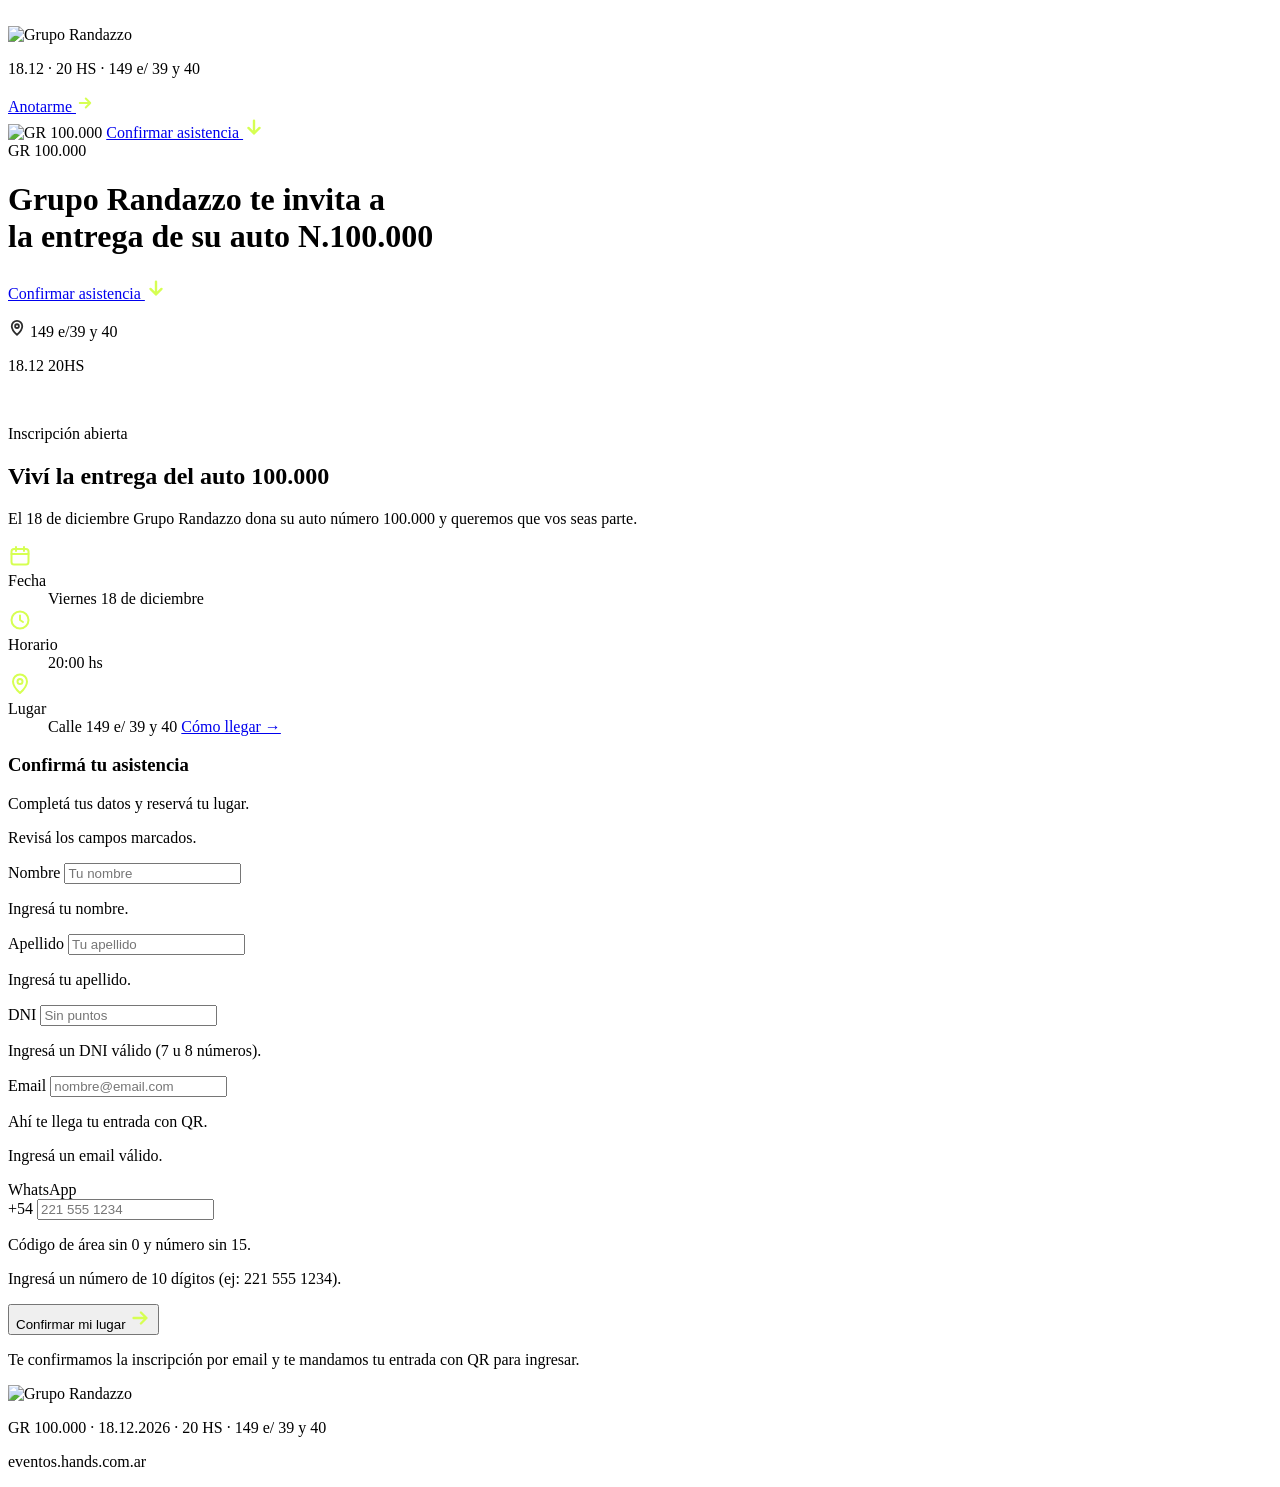
==== commit 7e326194: "Texto de la inscripción: Grupo Randazzo dona su auto 100.000 Co-Authored-By: Claude Opus 5.5 <norepl" ====
--- a/index.html
+++ b/index.html
@@ -75,9 +75,9 @@
 
     <div class="signup__grid">
       <div class="signup__info">
-        <p class="eyebrow">Inscripción abierta</p>
+        <p class="eyebrow" id="insc-eyebrow">Inscripción abierta</p>
         <h2 id="insc-titulo" class="signup__title">Viví la entrega del auto <span>100.000</span></h2>
-        <p class="signup__lead">El 18 de diciembre Grupo Randazzo entrega su auto número 100.000 y queremos que estés ahí. Confirmá tu asistencia y te enviamos tu entrada personal con código QR para ingresar.</p>
+        <p class="signup__lead">El 18 de diciembre Grupo Randazzo dona su auto número 100.000 y queremos que vos seas parte.</p>
 
         <dl class="details">
           <div class="details__row">
@@ -139,6 +139,8 @@
           <p class="field__error" id="f-wsp-err">Ingresá un número de 10 dígitos (ej: 221 555 1234).</p>
         </div>
 
+        <div id="campos-extra" class="campos-extra"></div>
+
         <button type="submit" class="btn btn--block">Confirmar mi lugar
           <svg width="22" height="22" viewBox="0 0 24 24" fill="none" stroke="#d6ff52" stroke-width="2.6" stroke-linecap="round" stroke-linejoin="round" aria-hidden="true"><path d="M5 12h14M13 6l6 6-6 6"/></svg>
         </button>
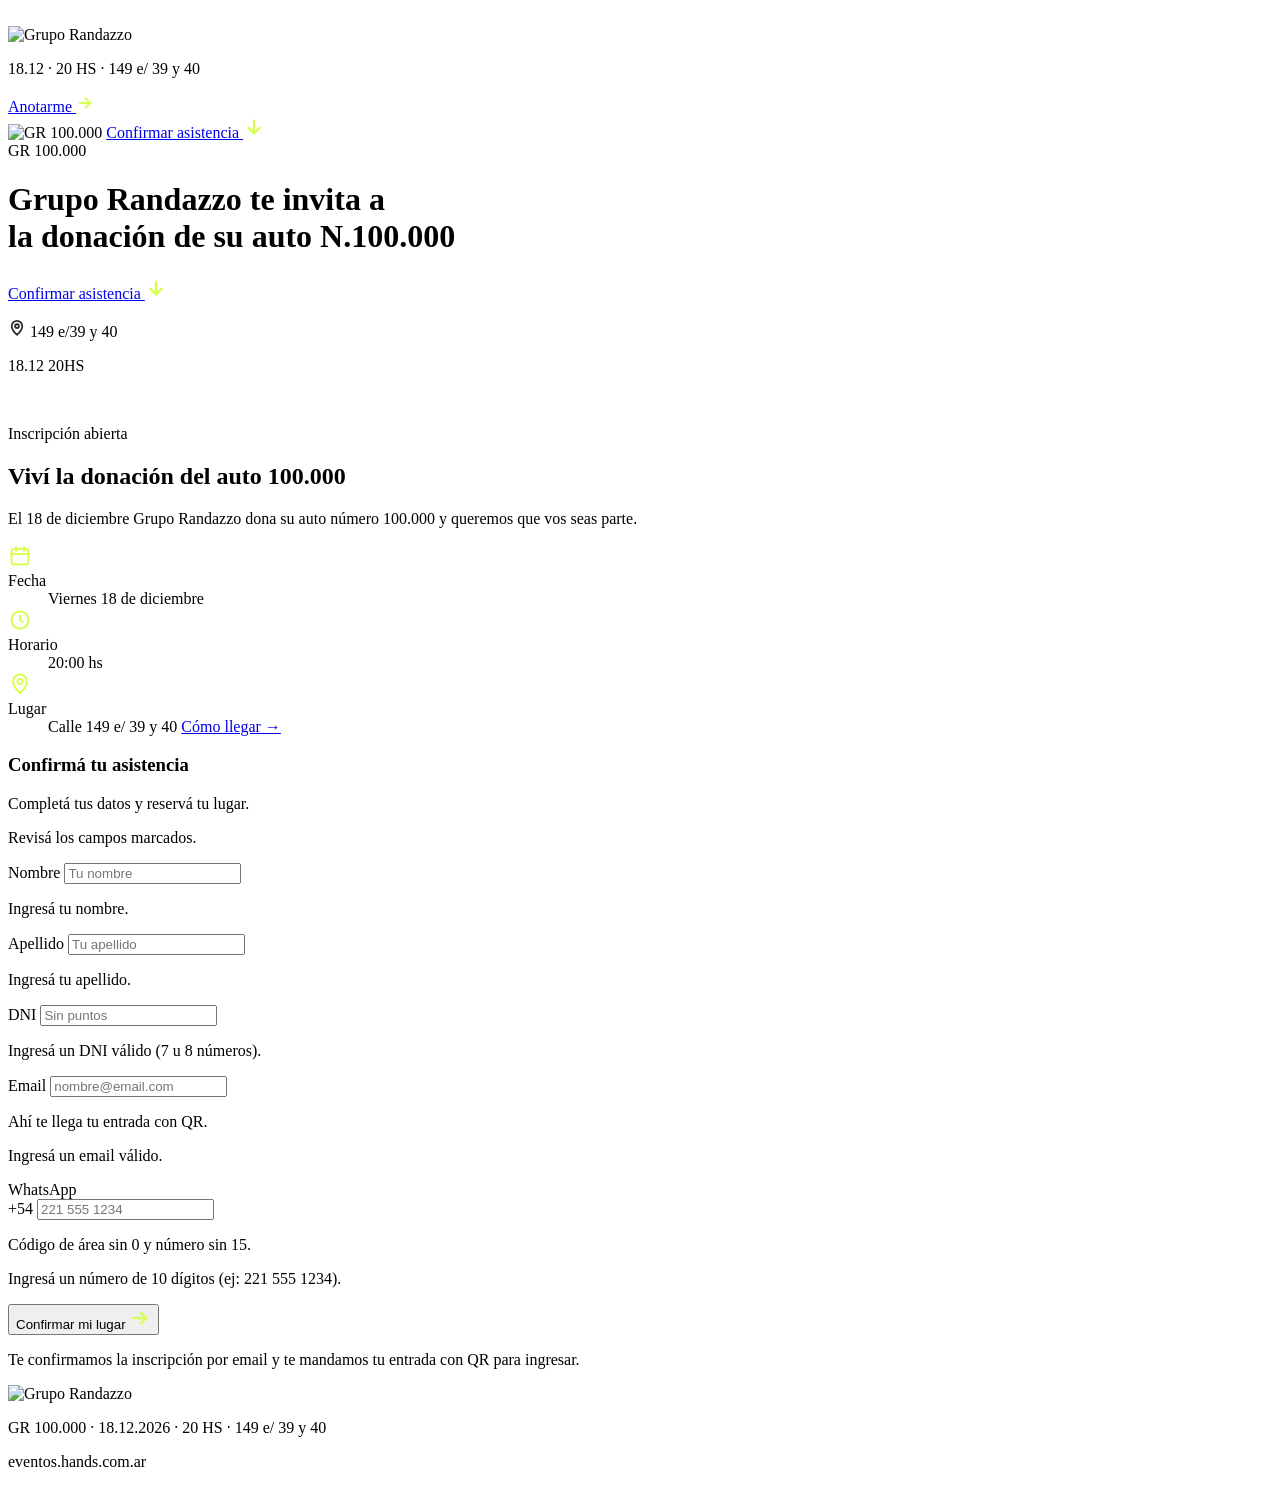
==== commit 5fc925d4: "Entrega -> donación: títulos, vista previa al compartir y calendario Co-Authored-By: Claude Opus 5.5" ====
--- a/index.html
+++ b/index.html
@@ -3,15 +3,15 @@
 <head>
 <meta charset="utf-8">
 <meta name="viewport" content="width=device-width, initial-scale=1, viewport-fit=cover">
-<title>GR 100.000 · Grupo Randazzo te invita a la entrega de su auto N.º 100.000</title>
+<title>GR 100.000 · Grupo Randazzo te invita a la donación de su auto N.º 100.000</title>
 <meta name="description" content="Viernes 18 de diciembre, 20 hs · Calle 149 e/ 39 y 40. Confirmá tu asistencia y recibí tu entrada con código QR.">
 <meta name="theme-color" content="#1c1c1c">
 <meta property="og:type" content="website">
 <meta property="og:locale" content="es_AR">
 <meta property="og:title" content="GR 100.000 · Grupo Randazzo">
-<meta property="og:description" content="Te invitamos a la entrega de nuestro auto N.º 100.000. 18.12 · 20 HS. Confirmá tu asistencia.">
+<meta property="og:description" content="Te invitamos a la donación de nuestro auto N.º 100.000. 18.12 · 20 HS. Confirmá tu asistencia.">
 <meta property="og:url" content="https://eventos.hands.com.ar/e/randazzo">
-<meta property="og:image" content="https://eventos.hands.com.ar/e/randazzo/assets/img/og-gr100k.jpg">
+<meta property="og:image" content="https://eventos.hands.com.ar/e/randazzo/assets/img/og-gr100k.jpg?v=2">
 <meta property="og:image:width" content="1200">
 <meta property="og:image:height" content="630">
 <meta name="twitter:card" content="summary_large_image">
@@ -51,7 +51,7 @@
   <div class="hero__row">
     <div class="hero__invite">
       <span class="chip">GR 100.000</span>
-      <h1 class="hero__title"><strong>Grupo Randazzo</strong> te invita a<br>la entrega de su <strong>auto N.100.000</strong></h1>
+      <h1 class="hero__title"><strong>Grupo Randazzo</strong> te invita a<br>la donación de su <strong>auto N.100.000</strong></h1>
     </div>
     <div class="hero__cta hero__cta--mobile">
       <a class="btn btn--lg" href="#inscripcion">Confirmar asistencia
@@ -76,7 +76,7 @@
     <div class="signup__grid">
       <div class="signup__info">
         <p class="eyebrow" id="insc-eyebrow">Inscripción abierta</p>
-        <h2 id="insc-titulo" class="signup__title">Viví la entrega del auto <span>100.000</span></h2>
+        <h2 id="insc-titulo" class="signup__title">Viví la donación del auto <span>100.000</span></h2>
         <p class="signup__lead">El 18 de diciembre Grupo Randazzo dona su auto número 100.000 y queremos que vos seas parte.</p>
 
         <dl class="details">
